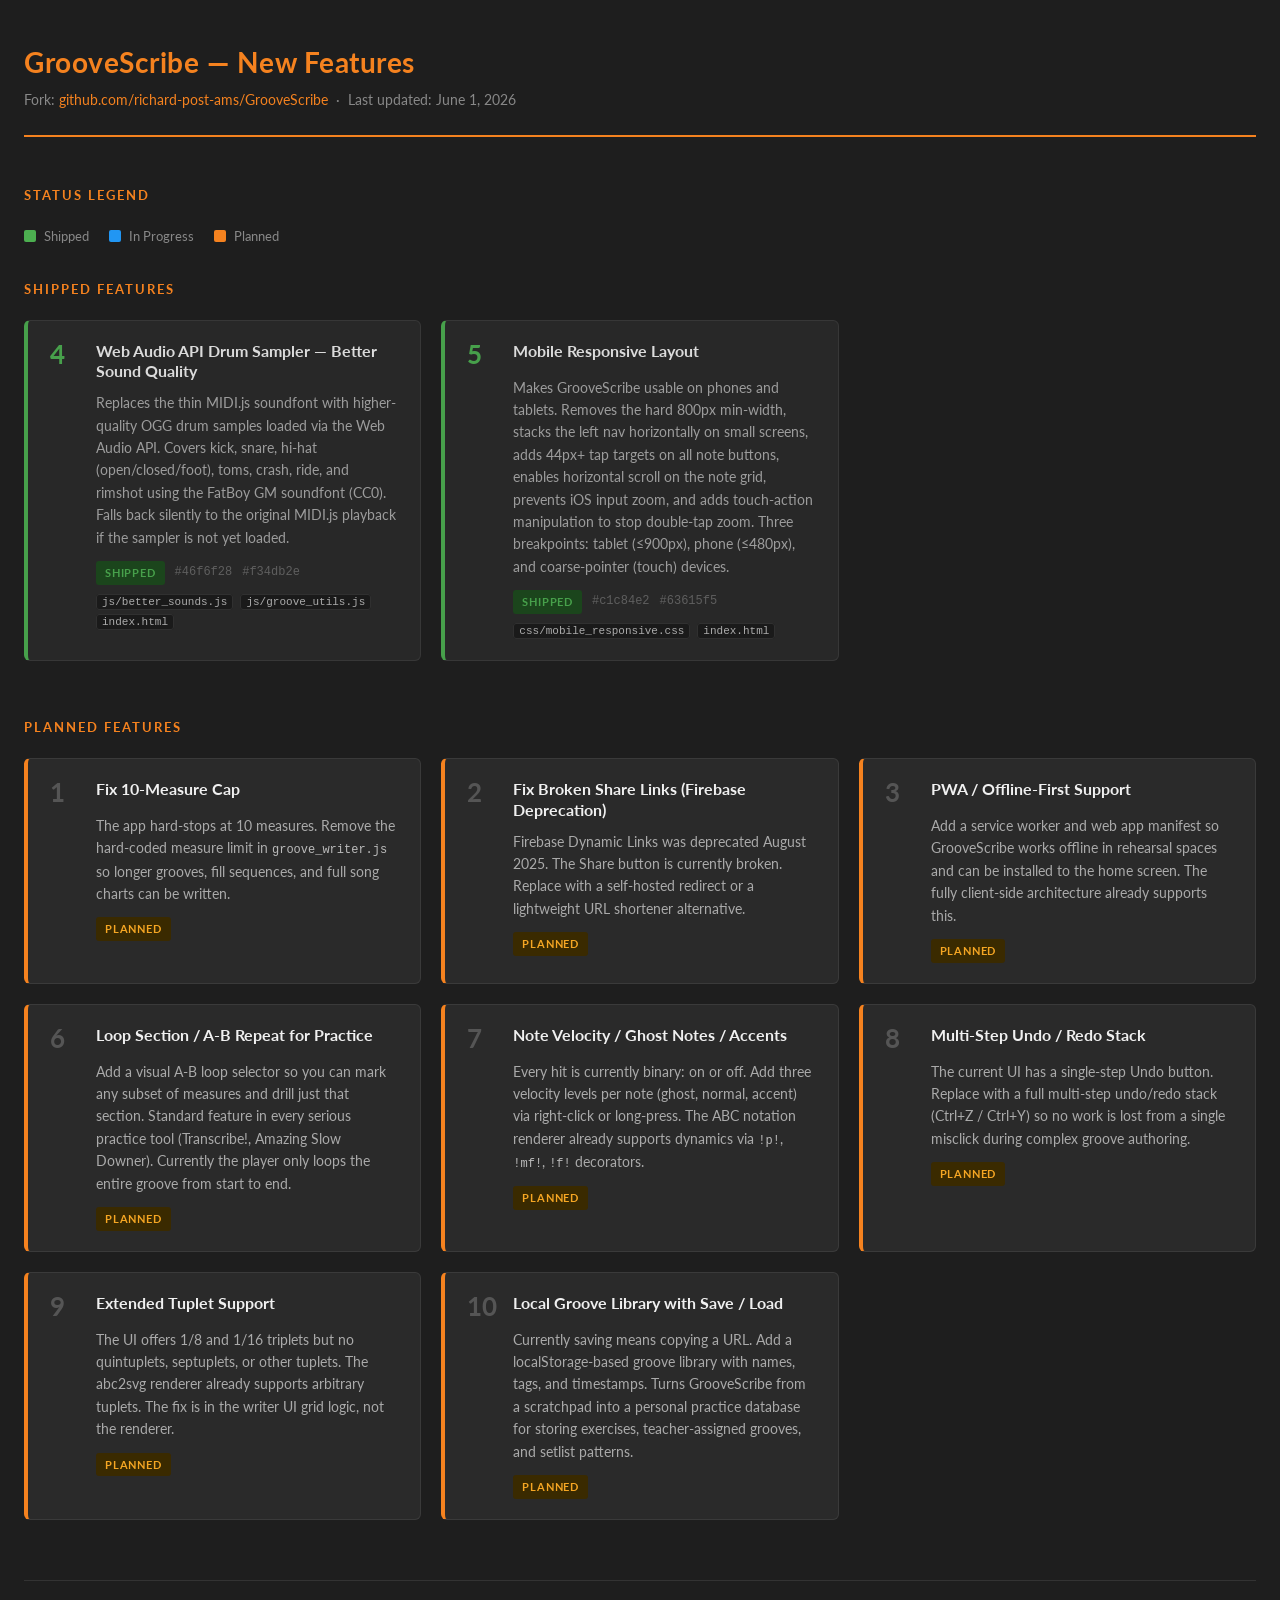
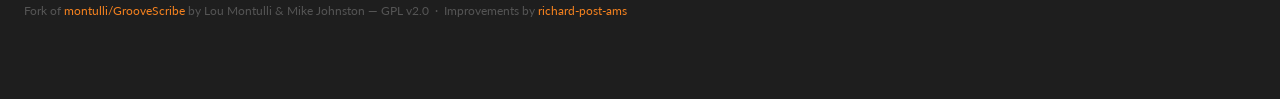
==== NewFeatures.html @ a0107d9d "docs: add NewFeatures.html — feature tracker for all improvements Lists all 10 planned improvements " ====
<!DOCTYPE html>
<html lang="en">
<head>
  <meta charset="UTF-8">
  <meta name="viewport" content="width=device-width, initial-scale=1.0">
  <title>GrooveScribe — New Features</title>
  <link href="https://fonts.googleapis.com/css?family=Lato:400,700,300" rel="stylesheet">
  <style>
    *, *::before, *::after { box-sizing: border-box; margin: 0; padding: 0; }

    body {
      font-family: 'Lato', Calibri, sans-serif;
      background: #1e1e1e;
      color: #e0e0e0;
      padding: 40px 24px 80px;
      line-height: 1.6;
    }

    header {
      display: flex;
      align-items: center;
      gap: 20px;
      margin-bottom: 48px;
      border-bottom: 2px solid #f5821f;
      padding-bottom: 24px;
    }

    header img {
      height: 52px;
    }

    header h1 {
      font-size: 28px;
      font-weight: 700;
      color: #f5821f;
      letter-spacing: 0.5px;
    }

    header p {
      font-size: 14px;
      color: #888;
      margin-top: 4px;
    }

    .section-title {
      font-size: 13px;
      font-weight: 700;
      letter-spacing: 2px;
      text-transform: uppercase;
      color: #f5821f;
      margin-bottom: 20px;
    }

    .features-grid {
      display: grid;
      grid-template-columns: repeat(auto-fill, minmax(340px, 1fr));
      gap: 20px;
      margin-bottom: 56px;
    }

    .feature-card {
      background: #2a2a2a;
      border: 1px solid #3a3a3a;
      border-left: 4px solid #f5821f;
      border-radius: 6px;
      padding: 20px 22px;
      transition: border-color 0.2s, background 0.2s;
    }

    .feature-card:hover {
      background: #303030;
      border-left-color: #ffaa44;
    }

    .feature-card.done {
      border-left-color: #4caf50;
      opacity: 0.9;
    }

    .feature-card.done:hover {
      border-left-color: #66bb6a;
    }

    .feature-card.in-progress {
      border-left-color: #2196f3;
    }

    .feature-header {
      display: flex;
      align-items: flex-start;
      gap: 14px;
      margin-bottom: 10px;
    }

    .feature-number {
      font-size: 26px;
      font-weight: 700;
      color: #555;
      line-height: 1;
      min-width: 32px;
    }

    .feature-card.done .feature-number { color: #4caf50; }
    .feature-card.in-progress .feature-number { color: #2196f3; }

    .feature-title {
      font-size: 16px;
      font-weight: 700;
      color: #f0f0f0;
      line-height: 1.3;
    }

    .feature-desc {
      font-size: 14px;
      color: #aaa;
      margin-left: 46px;
      margin-bottom: 12px;
    }

    .feature-meta {
      display: flex;
      align-items: center;
      gap: 10px;
      margin-left: 46px;
      flex-wrap: wrap;
    }

    .badge {
      display: inline-block;
      font-size: 11px;
      font-weight: 700;
      letter-spacing: 0.8px;
      text-transform: uppercase;
      padding: 3px 9px;
      border-radius: 3px;
    }

    .badge-done    { background: #1b4a1c; color: #4caf50; }
    .badge-wip     { background: #0d2e4a; color: #2196f3; }
    .badge-planned { background: #3a2a00; color: #f5a623; }

    .commit-link {
      font-size: 12px;
      color: #666;
      text-decoration: none;
      font-family: monospace;
    }

    .commit-link:hover { color: #f5821f; text-decoration: underline; }

    .files-changed {
      font-size: 12px;
      color: #666;
      margin-left: 46px;
      margin-top: 6px;
    }

    .files-changed code {
      background: #1a1a1a;
      border: 1px solid #333;
      border-radius: 3px;
      padding: 1px 5px;
      font-size: 11px;
      color: #bbb;
      margin-right: 4px;
    }

    .legend {
      display: flex;
      gap: 20px;
      margin-bottom: 32px;
      flex-wrap: wrap;
    }

    .legend-item {
      display: flex;
      align-items: center;
      gap: 8px;
      font-size: 13px;
      color: #888;
    }

    .legend-dot {
      width: 12px;
      height: 12px;
      border-radius: 2px;
    }

    .legend-dot.done     { background: #4caf50; }
    .legend-dot.wip      { background: #2196f3; }
    .legend-dot.planned  { background: #f5821f; }

    footer {
      margin-top: 60px;
      padding-top: 20px;
      border-top: 1px solid #333;
      font-size: 12px;
      color: #555;
    }

    footer a { color: #f5821f; text-decoration: none; }
    footer a:hover { text-decoration: underline; }
  </style>
</head>
<body>

<header>
  <div>
    <h1>GrooveScribe — New Features</h1>
    <p>Fork: <a href="https://github.com/richard-post-ams/GrooveScribe" style="color:#f5821f;text-decoration:none;">github.com/richard-post-ams/GrooveScribe</a> &nbsp;·&nbsp; Last updated: June 1, 2026</p>
  </div>
</header>

<p class="section-title">Status Legend</p>
<div class="legend">
  <div class="legend-item"><div class="legend-dot done"></div> Shipped</div>
  <div class="legend-item"><div class="legend-dot wip"></div> In Progress</div>
  <div class="legend-item"><div class="legend-dot planned"></div> Planned</div>
</div>

<p class="section-title">Shipped Features</p>
<div class="features-grid">

  <div class="feature-card done">
    <div class="feature-header">
      <div class="feature-number">4</div>
      <div class="feature-title">Web Audio API Drum Sampler — Better Sound Quality</div>
    </div>
    <div class="feature-desc">
      Replaces the thin MIDI.js soundfont with higher-quality OGG drum samples loaded via the Web Audio API.
      Covers kick, snare, hi-hat (open/closed/foot), toms, crash, ride, and rimshot using the FatBoy GM soundfont (CC0).
      Falls back silently to the original MIDI.js playback if the sampler is not yet loaded.
    </div>
    <div class="feature-meta">
      <span class="badge badge-done">Shipped</span>
      <a class="commit-link" href="https://github.com/richard-post-ams/GrooveScribe/commit/46f6f28" target="_blank">#46f6f28</a>
      <a class="commit-link" href="https://github.com/richard-post-ams/GrooveScribe/commit/f34db2e" target="_blank">#f34db2e</a>
    </div>
    <div class="files-changed">
      <code>js/better_sounds.js</code>
      <code>js/groove_utils.js</code>
      <code>index.html</code>
    </div>
  </div>

  <div class="feature-card done">
    <div class="feature-number" style="display:none">5</div>
    <div class="feature-header">
      <div class="feature-number">5</div>
      <div class="feature-title">Mobile Responsive Layout</div>
    </div>
    <div class="feature-desc">
      Makes GrooveScribe usable on phones and tablets.
      Removes the hard 800px min-width, stacks the left nav horizontally on small screens,
      adds 44px+ tap targets on all note buttons, enables horizontal scroll on the note grid,
      prevents iOS input zoom, and adds touch-action manipulation to stop double-tap zoom.
      Three breakpoints: tablet (&le;900px), phone (&le;480px), and coarse-pointer (touch) devices.
    </div>
    <div class="feature-meta">
      <span class="badge badge-done">Shipped</span>
      <a class="commit-link" href="https://github.com/richard-post-ams/GrooveScribe/commit/c1c84e2" target="_blank">#c1c84e2</a>
      <a class="commit-link" href="https://github.com/richard-post-ams/GrooveScribe/commit/63615f5" target="_blank">#63615f5</a>
    </div>
    <div class="files-changed">
      <code>css/mobile_responsive.css</code>
      <code>index.html</code>
    </div>
  </div>

</div>

<p class="section-title">Planned Features</p>
<div class="features-grid">

  <div class="feature-card">
    <div class="feature-header">
      <div class="feature-number">1</div>
      <div class="feature-title">Fix 10-Measure Cap</div>
    </div>
    <div class="feature-desc">
      The app hard-stops at 10 measures. Remove the hard-coded measure limit in
      <code style="color:#bbb;font-size:12px">groove_writer.js</code> so longer grooves,
      fill sequences, and full song charts can be written.
    </div>
    <div class="feature-meta"><span class="badge badge-planned">Planned</span></div>
  </div>

  <div class="feature-card">
    <div class="feature-header">
      <div class="feature-number">2</div>
      <div class="feature-title">Fix Broken Share Links (Firebase Deprecation)</div>
    </div>
    <div class="feature-desc">
      Firebase Dynamic Links was deprecated August 2025. The Share button is currently broken.
      Replace with a self-hosted redirect or a lightweight URL shortener alternative.
    </div>
    <div class="feature-meta"><span class="badge badge-planned">Planned</span></div>
  </div>

  <div class="feature-card">
    <div class="feature-header">
      <div class="feature-number">3</div>
      <div class="feature-title">PWA / Offline-First Support</div>
    </div>
    <div class="feature-desc">
      Add a service worker and web app manifest so GrooveScribe works offline in rehearsal spaces
      and can be installed to the home screen. The fully client-side architecture already supports this.
    </div>
    <div class="feature-meta"><span class="badge badge-planned">Planned</span></div>
  </div>

  <div class="feature-card">
    <div class="feature-header">
      <div class="feature-number">6</div>
      <div class="feature-title">Loop Section / A-B Repeat for Practice</div>
    </div>
    <div class="feature-desc">
      Add a visual A-B loop selector so you can mark any subset of measures and drill just that section.
      Standard feature in every serious practice tool (Transcribe!, Amazing Slow Downer).
      Currently the player only loops the entire groove from start to end.
    </div>
    <div class="feature-meta"><span class="badge badge-planned">Planned</span></div>
  </div>

  <div class="feature-card">
    <div class="feature-header">
      <div class="feature-number">7</div>
      <div class="feature-title">Note Velocity / Ghost Notes / Accents</div>
    </div>
    <div class="feature-desc">
      Every hit is currently binary: on or off. Add three velocity levels per note
      (ghost, normal, accent) via right-click or long-press. The ABC notation renderer
      already supports dynamics via <code style="color:#bbb;font-size:12px">!p!</code>,
      <code style="color:#bbb;font-size:12px">!mf!</code>,
      <code style="color:#bbb;font-size:12px">!f!</code> decorators.
    </div>
    <div class="feature-meta"><span class="badge badge-planned">Planned</span></div>
  </div>

  <div class="feature-card">
    <div class="feature-header">
      <div class="feature-number">8</div>
      <div class="feature-title">Multi-Step Undo / Redo Stack</div>
    </div>
    <div class="feature-desc">
      The current UI has a single-step Undo button. Replace with a full multi-step undo/redo stack
      (Ctrl+Z / Ctrl+Y) so no work is lost from a single misclick during complex groove authoring.
    </div>
    <div class="feature-meta"><span class="badge badge-planned">Planned</span></div>
  </div>

  <div class="feature-card">
    <div class="feature-header">
      <div class="feature-number">9</div>
      <div class="feature-title">Extended Tuplet Support</div>
    </div>
    <div class="feature-desc">
      The UI offers 1/8 and 1/16 triplets but no quintuplets, septuplets, or other tuplets.
      The abc2svg renderer already supports arbitrary tuplets. The fix is in the writer UI grid logic,
      not the renderer.
    </div>
    <div class="feature-meta"><span class="badge badge-planned">Planned</span></div>
  </div>

  <div class="feature-card">
    <div class="feature-header">
      <div class="feature-number">10</div>
      <div class="feature-title">Local Groove Library with Save / Load</div>
    </div>
    <div class="feature-desc">
      Currently saving means copying a URL. Add a localStorage-based groove library with
      names, tags, and timestamps. Turns GrooveScribe from a scratchpad into a personal
      practice database for storing exercises, teacher-assigned grooves, and setlist patterns.
    </div>
    <div class="feature-meta"><span class="badge badge-planned">Planned</span></div>
  </div>

</div>

<footer>
  Fork of <a href="https://github.com/montulli/GrooveScribe" target="_blank">montulli/GrooveScribe</a> by Lou Montulli &amp; Mike Johnston — GPL v2.0 &nbsp;·&nbsp;
  Improvements by <a href="https://github.com/richard-post-ams" target="_blank">richard-post-ams</a>
</footer>

</body>
</html>
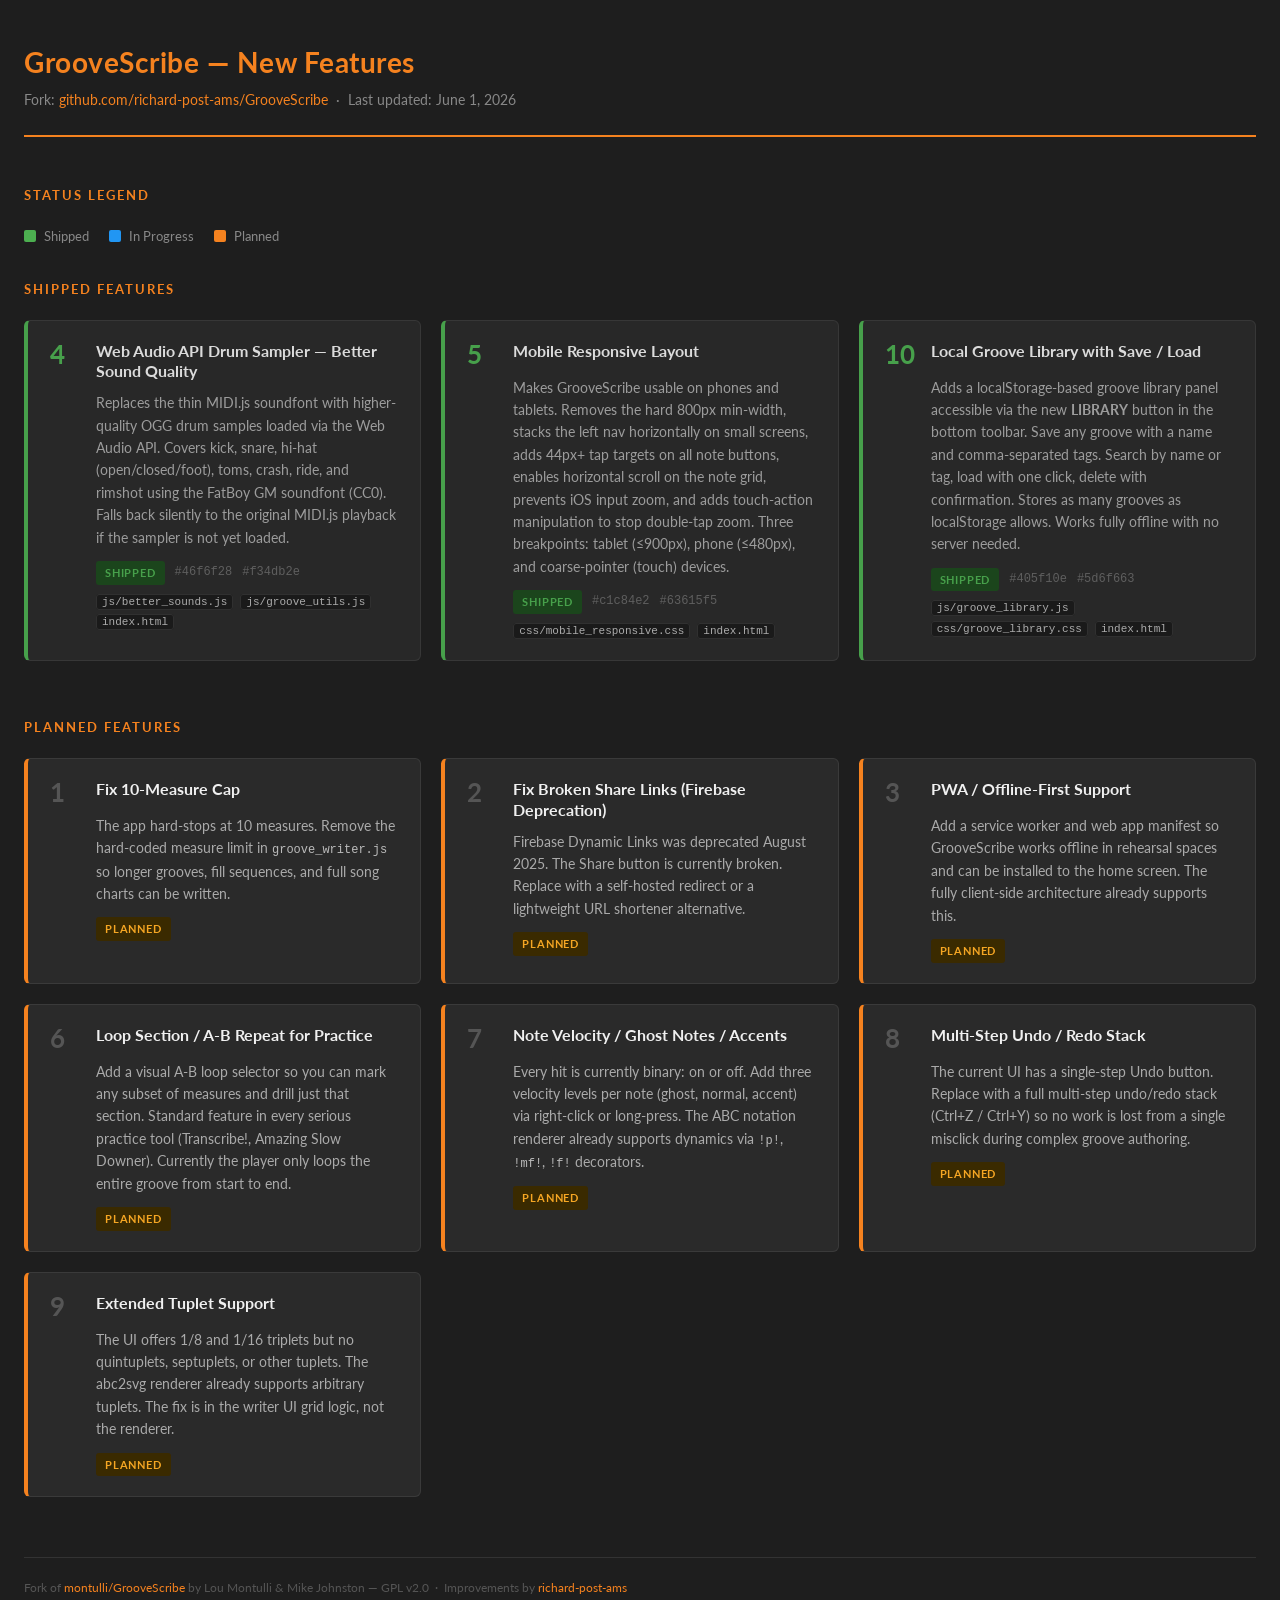
==== commit 3e162977: "docs: mark feature #10 (groove library) as Shipped in NewFeatures.html" ====
--- a/NewFeatures.html
+++ b/NewFeatures.html
@@ -267,6 +267,29 @@
     </div>
   </div>
 
+  <div class="feature-card done">
+    <div class="feature-header">
+      <div class="feature-number">10</div>
+      <div class="feature-title">Local Groove Library with Save / Load</div>
+    </div>
+    <div class="feature-desc">
+      Adds a localStorage-based groove library panel accessible via the new <b>LIBRARY</b> button
+      in the bottom toolbar. Save any groove with a name and comma-separated tags. Search by name
+      or tag, load with one click, delete with confirmation. Stores as many grooves as localStorage
+      allows. Works fully offline with no server needed.
+    </div>
+    <div class="feature-meta">
+      <span class="badge badge-done">Shipped</span>
+      <a class="commit-link" href="https://github.com/richard-post-ams/GrooveScribe/commit/405f10e" target="_blank">#405f10e</a>
+      <a class="commit-link" href="https://github.com/richard-post-ams/GrooveScribe/commit/5d6f663" target="_blank">#5d6f663</a>
+    </div>
+    <div class="files-changed">
+      <code>js/groove_library.js</code>
+      <code>css/groove_library.css</code>
+      <code>index.html</code>
+    </div>
+  </div>
+
 </div>
 
 <p class="section-title">Planned Features</p>
@@ -362,18 +385,7 @@
     <div class="feature-meta"><span class="badge badge-planned">Planned</span></div>
   </div>
 
-  <div class="feature-card">
-    <div class="feature-header">
-      <div class="feature-number">10</div>
-      <div class="feature-title">Local Groove Library with Save / Load</div>
-    </div>
-    <div class="feature-desc">
-      Currently saving means copying a URL. Add a localStorage-based groove library with
-      names, tags, and timestamps. Turns GrooveScribe from a scratchpad into a personal
-      practice database for storing exercises, teacher-assigned grooves, and setlist patterns.
-    </div>
-    <div class="feature-meta"><span class="badge badge-planned">Planned</span></div>
-  </div>
+
 
 </div>
 
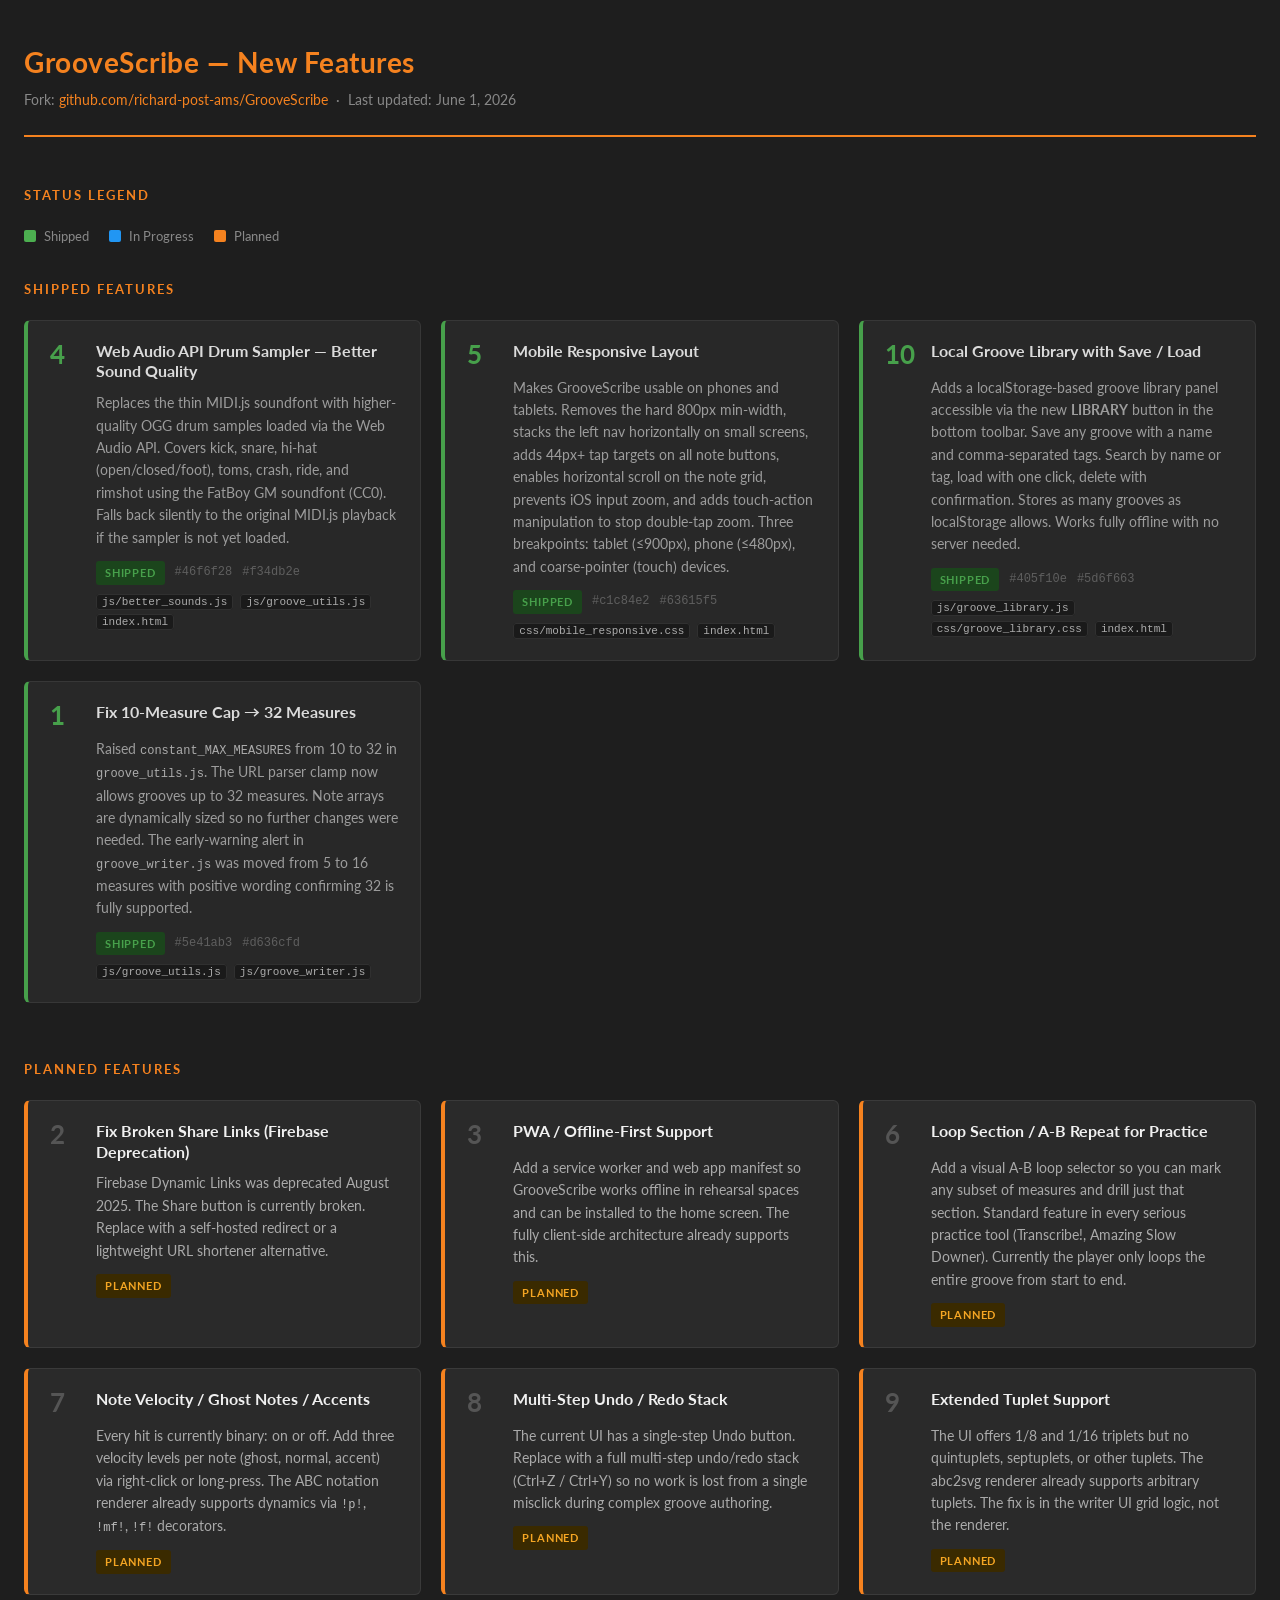
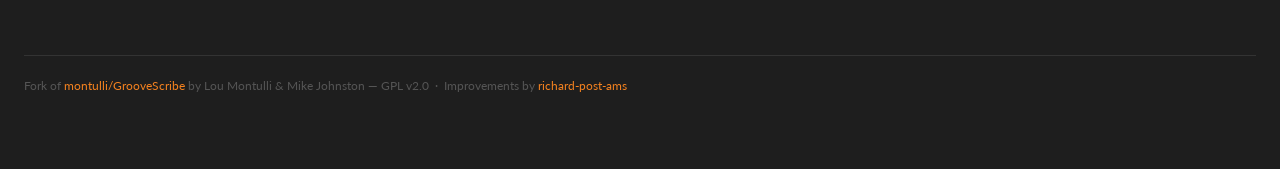
==== commit 95b70788: "docs: mark feature #1 (32-measure cap) as Shipped in NewFeatures.html" ====
--- a/NewFeatures.html
+++ b/NewFeatures.html
@@ -290,23 +290,35 @@
     </div>
   </div>
 
+  <div class="feature-card done">
+    <div class="feature-header">
+      <div class="feature-number">1</div>
+      <div class="feature-title">Fix 10-Measure Cap &rarr; 32 Measures</div>
+    </div>
+    <div class="feature-desc">
+      Raised <code style="color:#bbb;font-size:12px">constant_MAX_MEASURES</code> from 10 to 32
+      in <code style="color:#bbb;font-size:12px">groove_utils.js</code>. The URL parser clamp now
+      allows grooves up to 32 measures. Note arrays are dynamically sized so no further changes were
+      needed. The early-warning alert in <code style="color:#bbb;font-size:12px">groove_writer.js</code>
+      was moved from 5 to 16 measures with positive wording confirming 32 is fully supported.
+    </div>
+    <div class="feature-meta">
+      <span class="badge badge-done">Shipped</span>
+      <a class="commit-link" href="https://github.com/richard-post-ams/GrooveScribe/commit/5e41ab3" target="_blank">#5e41ab3</a>
+      <a class="commit-link" href="https://github.com/richard-post-ams/GrooveScribe/commit/d636cfd" target="_blank">#d636cfd</a>
+    </div>
+    <div class="files-changed">
+      <code>js/groove_utils.js</code>
+      <code>js/groove_writer.js</code>
+    </div>
+  </div>
+
 </div>
 
 <p class="section-title">Planned Features</p>
 <div class="features-grid">
 
-  <div class="feature-card">
-    <div class="feature-header">
-      <div class="feature-number">1</div>
-      <div class="feature-title">Fix 10-Measure Cap</div>
-    </div>
-    <div class="feature-desc">
-      The app hard-stops at 10 measures. Remove the hard-coded measure limit in
-      <code style="color:#bbb;font-size:12px">groove_writer.js</code> so longer grooves,
-      fill sequences, and full song charts can be written.
-    </div>
-    <div class="feature-meta"><span class="badge badge-planned">Planned</span></div>
-  </div>
+
 
   <div class="feature-card">
     <div class="feature-header">
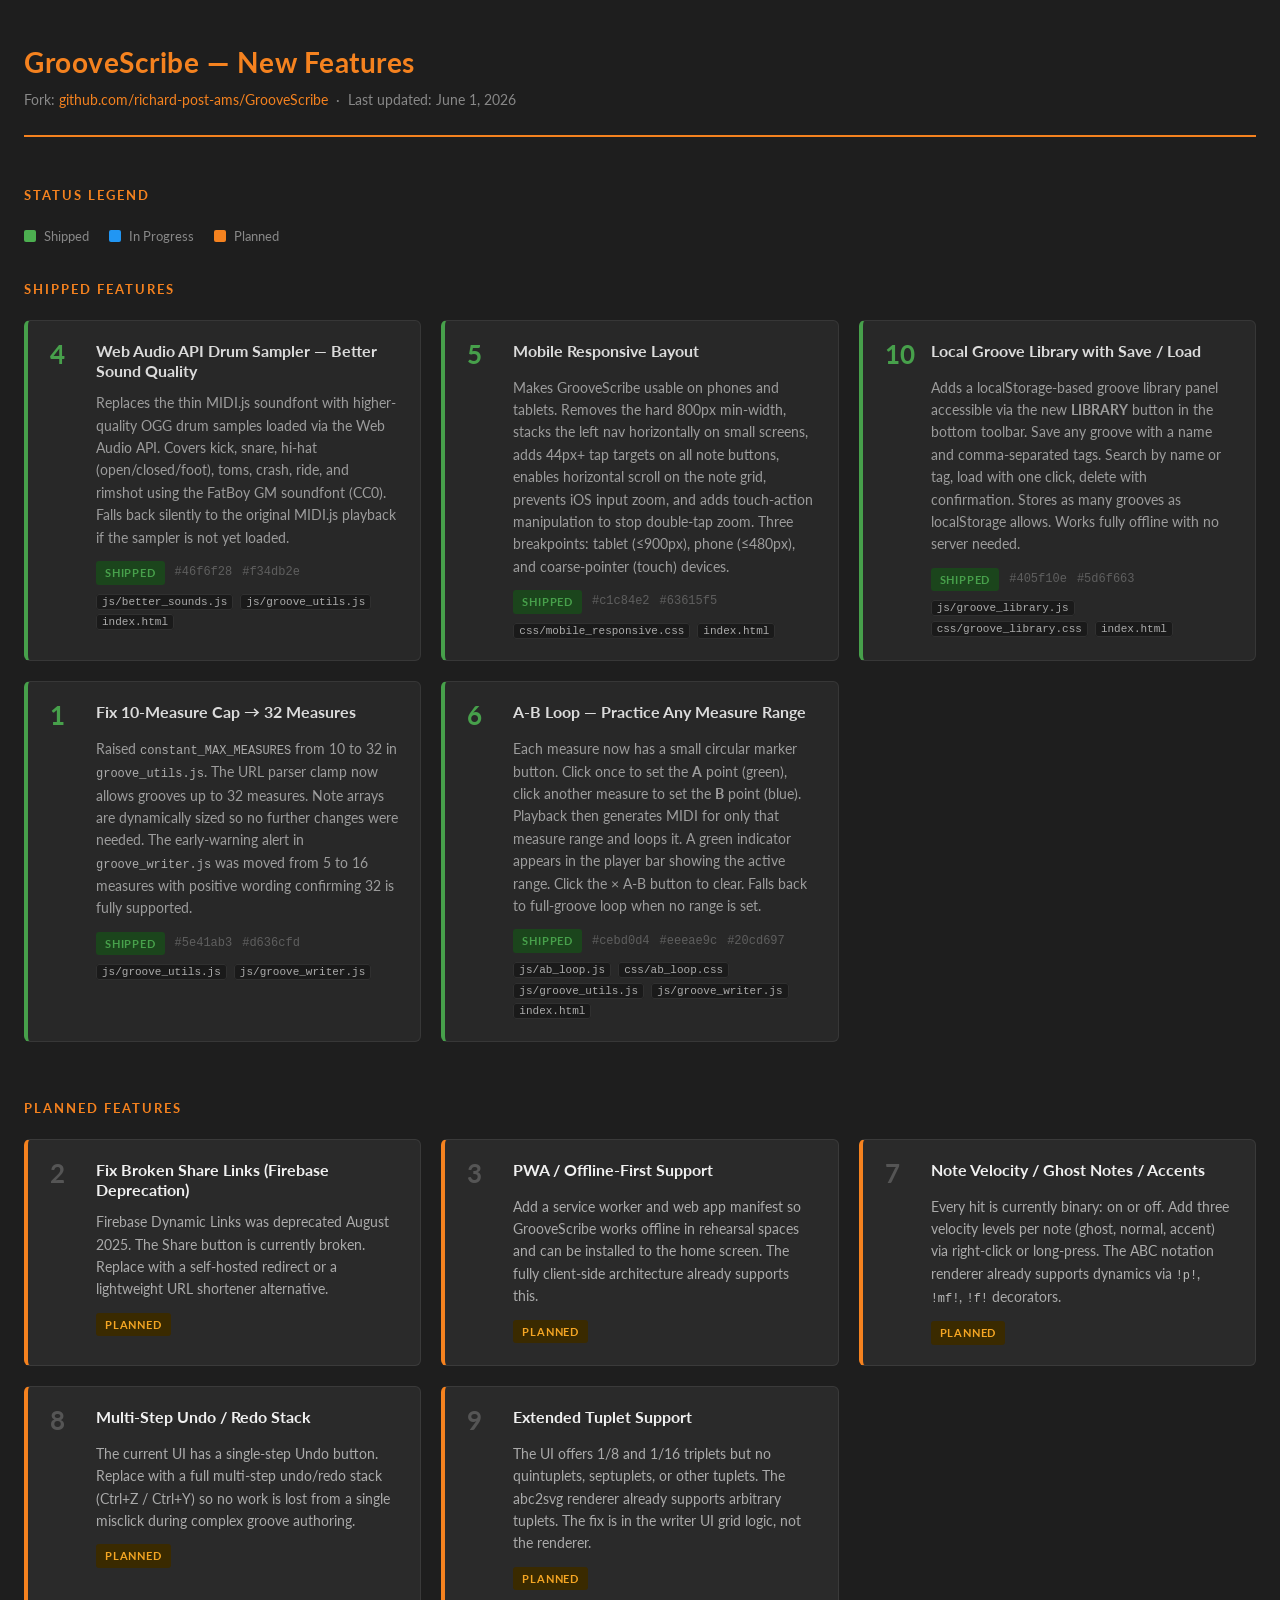
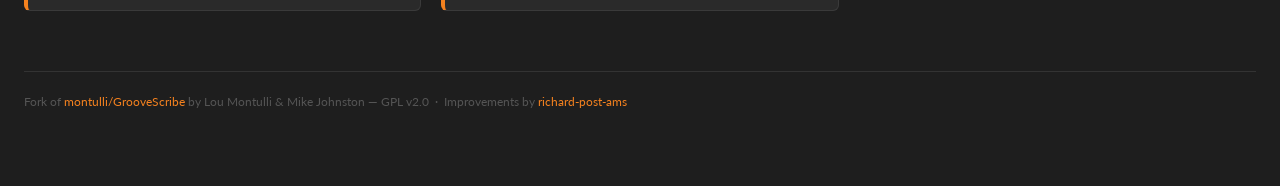
==== commit 2edf6883: "docs: mark feature #6 (A-B loop) as Shipped in NewFeatures.html" ====
--- a/NewFeatures.html
+++ b/NewFeatures.html
@@ -313,6 +313,32 @@
     </div>
   </div>
 
+  <div class="feature-card done">
+    <div class="feature-header">
+      <div class="feature-number">6</div>
+      <div class="feature-title">A-B Loop — Practice Any Measure Range</div>
+    </div>
+    <div class="feature-desc">
+      Each measure now has a small circular marker button. Click once to set the <b>A</b> point (green),
+      click another measure to set the <b>B</b> point (blue). Playback then generates MIDI for only
+      that measure range and loops it. A green indicator appears in the player bar showing the active range.
+      Click the &times;&nbsp;A-B button to clear. Falls back to full-groove loop when no range is set.
+    </div>
+    <div class="feature-meta">
+      <span class="badge badge-done">Shipped</span>
+      <a class="commit-link" href="https://github.com/richard-post-ams/GrooveScribe/commit/cebd0d4" target="_blank">#cebd0d4</a>
+      <a class="commit-link" href="https://github.com/richard-post-ams/GrooveScribe/commit/eeeae9c" target="_blank">#eeeae9c</a>
+      <a class="commit-link" href="https://github.com/richard-post-ams/GrooveScribe/commit/20cd697" target="_blank">#20cd697</a>
+    </div>
+    <div class="files-changed">
+      <code>js/ab_loop.js</code>
+      <code>css/ab_loop.css</code>
+      <code>js/groove_utils.js</code>
+      <code>js/groove_writer.js</code>
+      <code>index.html</code>
+    </div>
+  </div>
+
 </div>
 
 <p class="section-title">Planned Features</p>
@@ -344,18 +370,7 @@
     <div class="feature-meta"><span class="badge badge-planned">Planned</span></div>
   </div>
 
-  <div class="feature-card">
-    <div class="feature-header">
-      <div class="feature-number">6</div>
-      <div class="feature-title">Loop Section / A-B Repeat for Practice</div>
-    </div>
-    <div class="feature-desc">
-      Add a visual A-B loop selector so you can mark any subset of measures and drill just that section.
-      Standard feature in every serious practice tool (Transcribe!, Amazing Slow Downer).
-      Currently the player only loops the entire groove from start to end.
-    </div>
-    <div class="feature-meta"><span class="badge badge-planned">Planned</span></div>
-  </div>
+
 
   <div class="feature-card">
     <div class="feature-header">
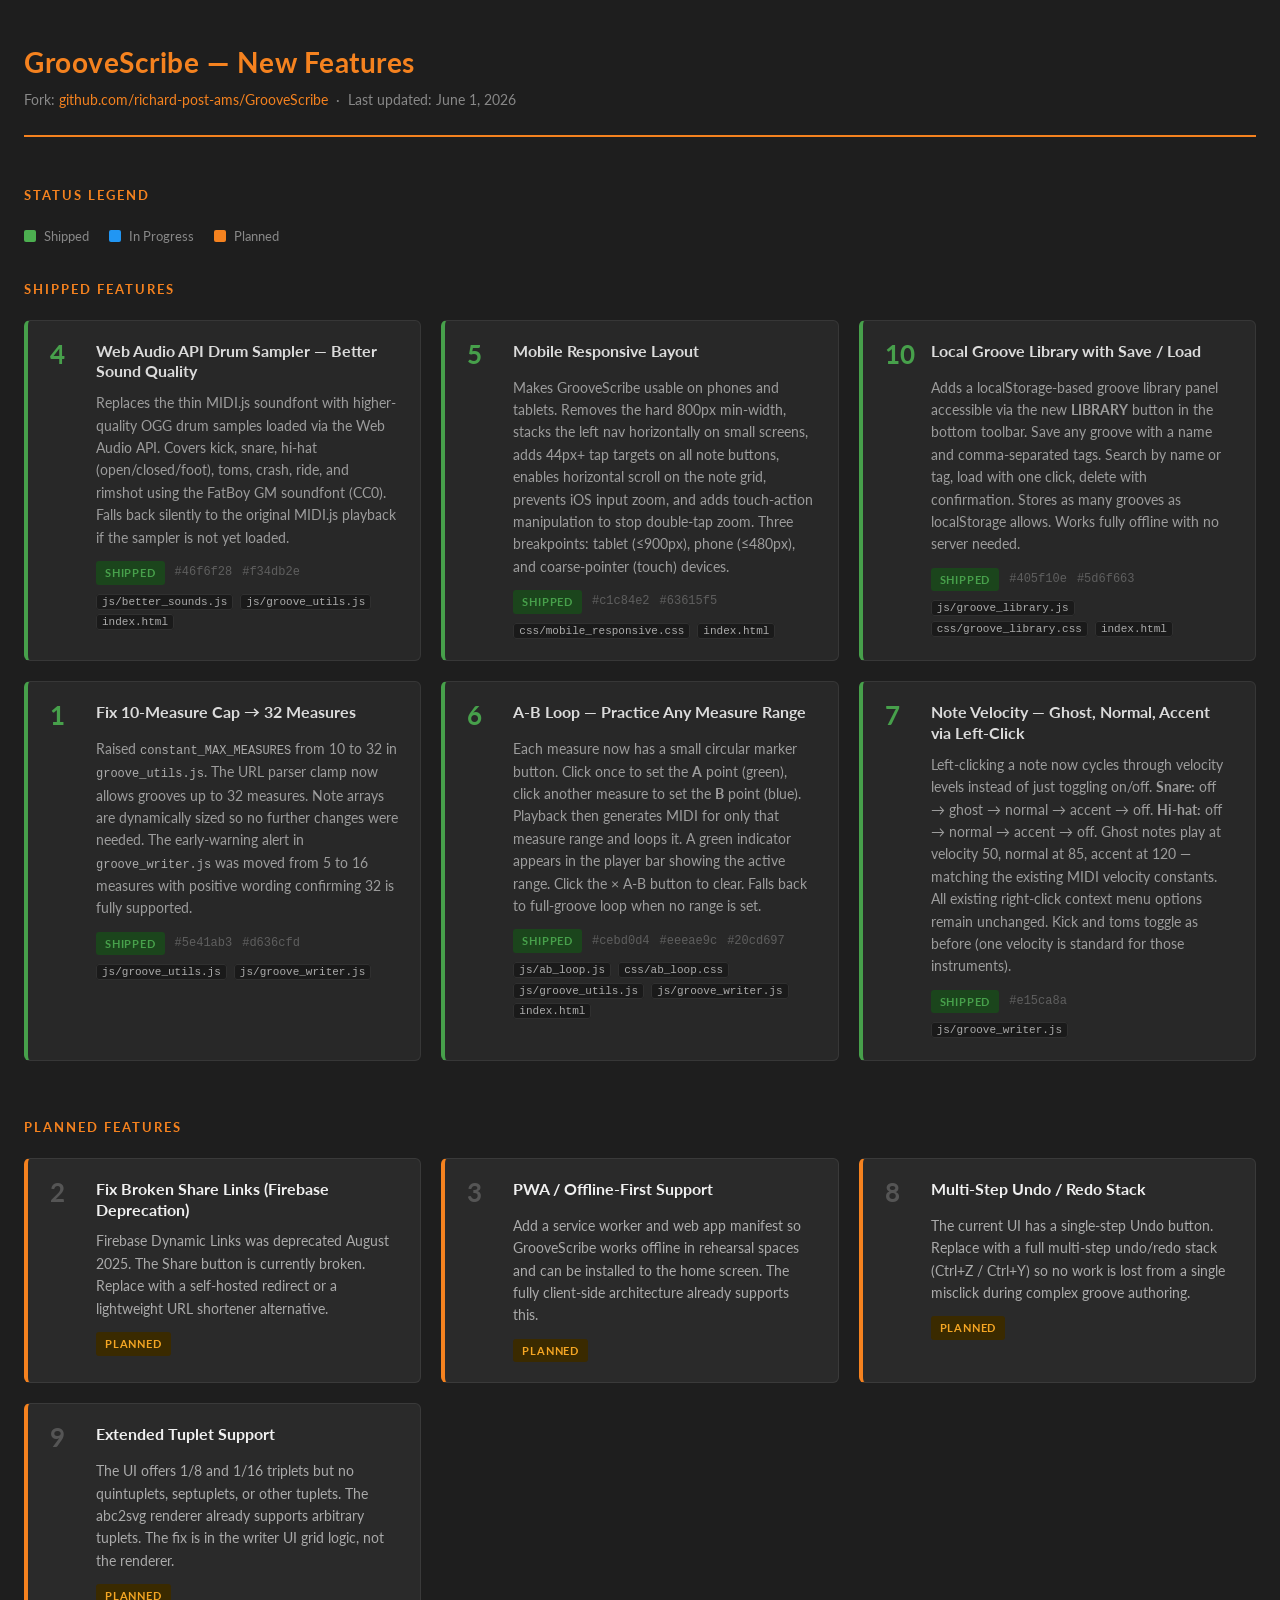
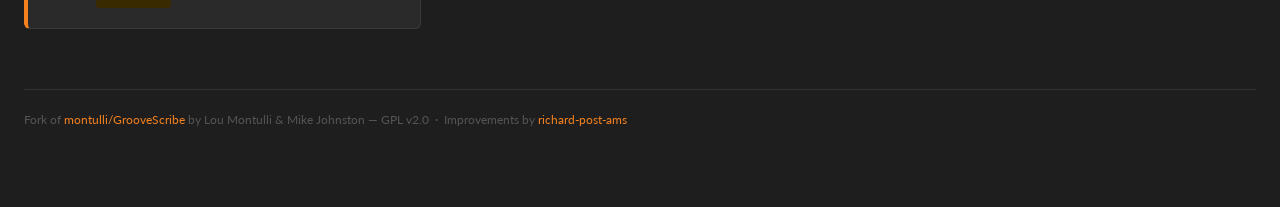
==== commit b172cd7b: "docs: mark feature #7 (velocity cycling) as Shipped in NewFeatures.html" ====
--- a/NewFeatures.html
+++ b/NewFeatures.html
@@ -339,6 +339,28 @@
     </div>
   </div>
 
+  <div class="feature-card done">
+    <div class="feature-header">
+      <div class="feature-number">7</div>
+      <div class="feature-title">Note Velocity — Ghost, Normal, Accent via Left-Click</div>
+    </div>
+    <div class="feature-desc">
+      Left-clicking a note now cycles through velocity levels instead of just toggling on/off.
+      <b>Snare:</b> off &rarr; ghost &rarr; normal &rarr; accent &rarr; off.
+      <b>Hi-hat:</b> off &rarr; normal &rarr; accent &rarr; off.
+      Ghost notes play at velocity 50, normal at 85, accent at 120 — matching the existing
+      MIDI velocity constants. All existing right-click context menu options remain unchanged.
+      Kick and toms toggle as before (one velocity is standard for those instruments).
+    </div>
+    <div class="feature-meta">
+      <span class="badge badge-done">Shipped</span>
+      <a class="commit-link" href="https://github.com/richard-post-ams/GrooveScribe/commit/e15ca8a" target="_blank">#e15ca8a</a>
+    </div>
+    <div class="files-changed">
+      <code>js/groove_writer.js</code>
+    </div>
+  </div>
+
 </div>
 
 <p class="section-title">Planned Features</p>
@@ -372,20 +394,7 @@
 
 
 
-  <div class="feature-card">
-    <div class="feature-header">
-      <div class="feature-number">7</div>
-      <div class="feature-title">Note Velocity / Ghost Notes / Accents</div>
-    </div>
-    <div class="feature-desc">
-      Every hit is currently binary: on or off. Add three velocity levels per note
-      (ghost, normal, accent) via right-click or long-press. The ABC notation renderer
-      already supports dynamics via <code style="color:#bbb;font-size:12px">!p!</code>,
-      <code style="color:#bbb;font-size:12px">!mf!</code>,
-      <code style="color:#bbb;font-size:12px">!f!</code> decorators.
-    </div>
-    <div class="feature-meta"><span class="badge badge-planned">Planned</span></div>
-  </div>
+
 
   <div class="feature-card">
     <div class="feature-header">
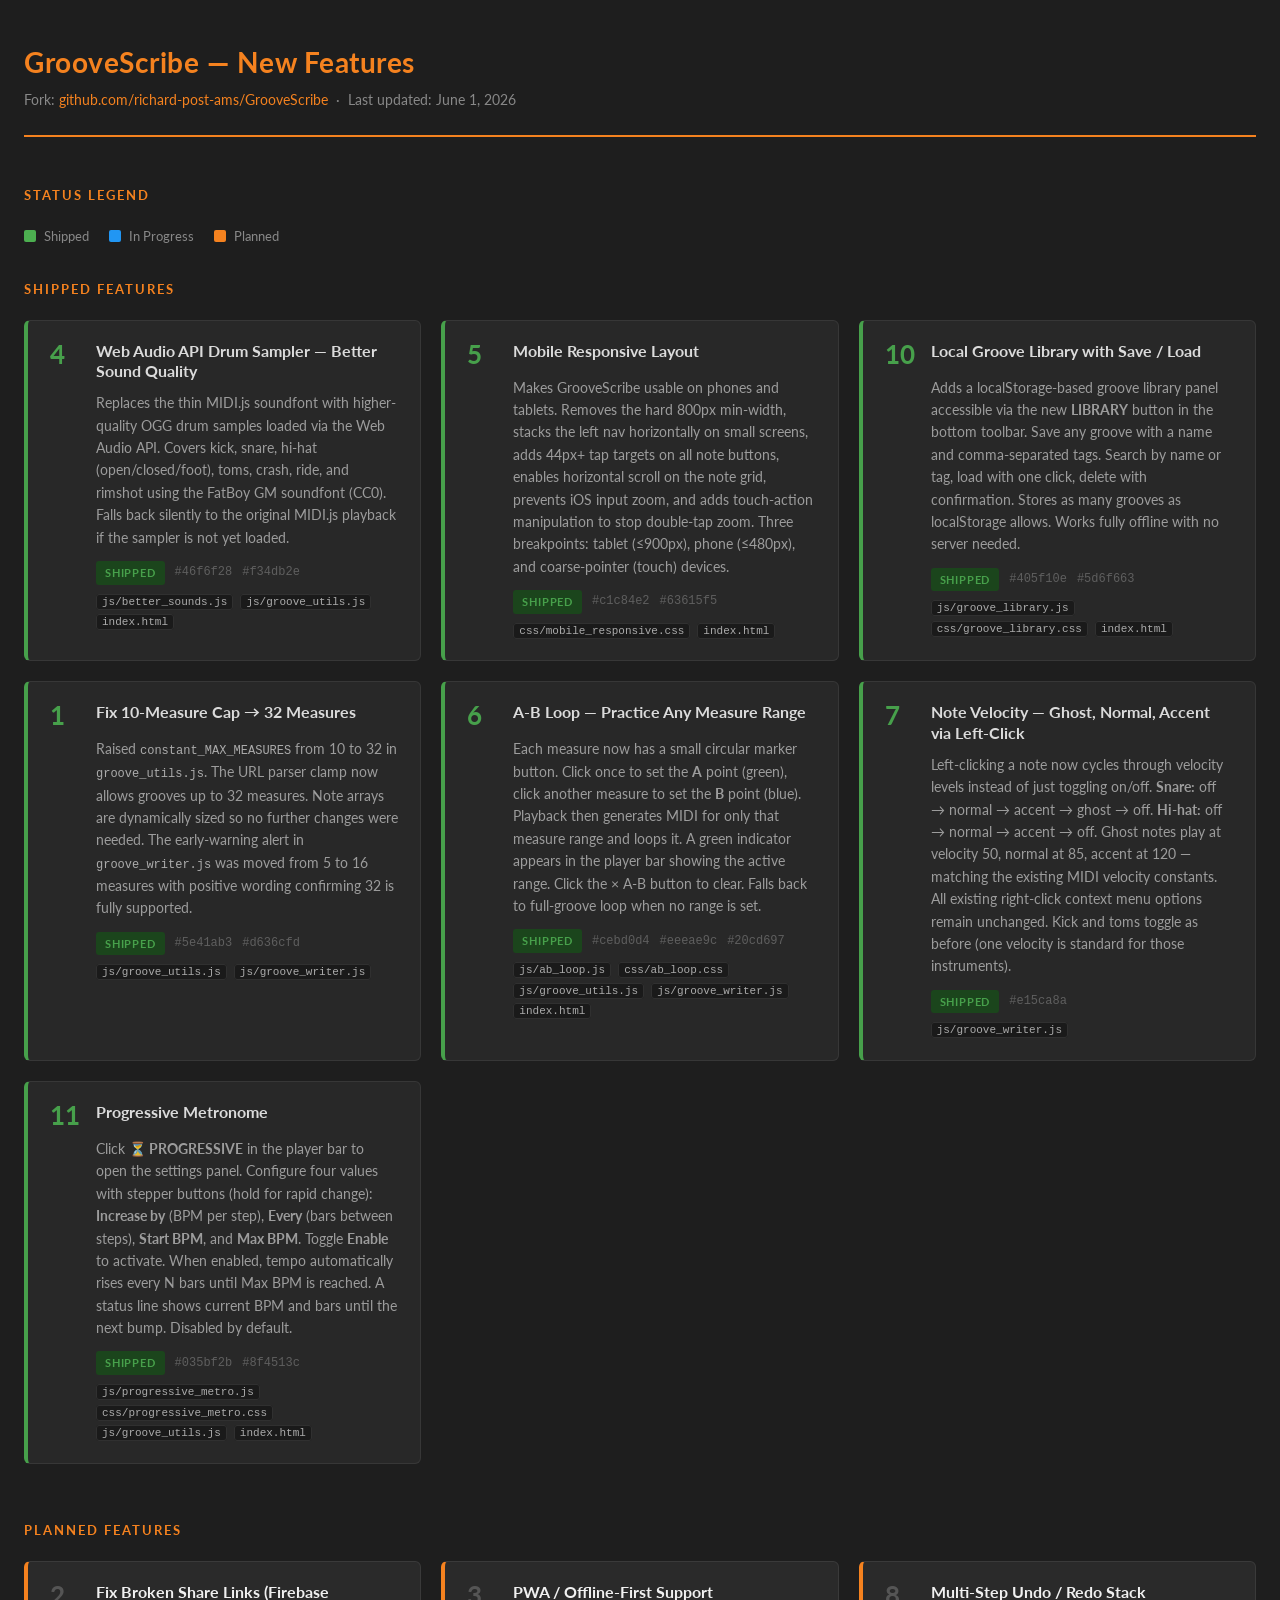
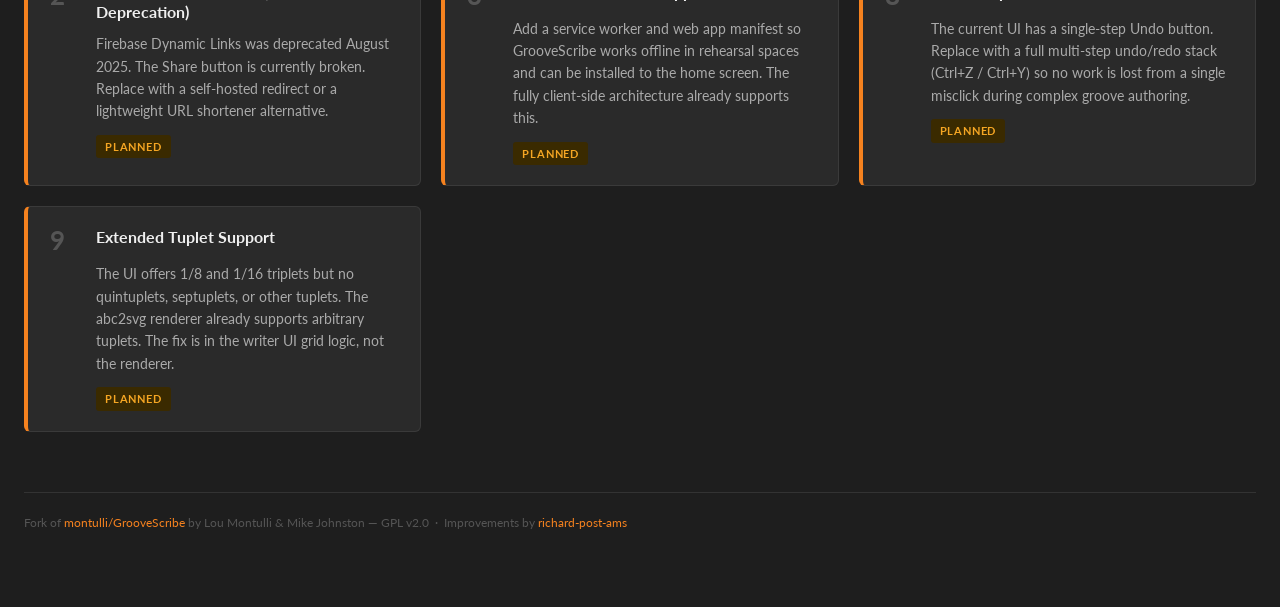
==== commit 825a31fc: "docs: add feature #11 (progressive metronome) and fix #7 cycle order in NewFeatures.html" ====
--- a/NewFeatures.html
+++ b/NewFeatures.html
@@ -346,7 +346,7 @@
     </div>
     <div class="feature-desc">
       Left-clicking a note now cycles through velocity levels instead of just toggling on/off.
-      <b>Snare:</b> off &rarr; ghost &rarr; normal &rarr; accent &rarr; off.
+      <b>Snare:</b> off &rarr; normal &rarr; accent &rarr; ghost &rarr; off.
       <b>Hi-hat:</b> off &rarr; normal &rarr; accent &rarr; off.
       Ghost notes play at velocity 50, normal at 85, accent at 120 — matching the existing
       MIDI velocity constants. All existing right-click context menu options remain unchanged.
@@ -361,6 +361,32 @@
     </div>
   </div>
 
+  <div class="feature-card done">
+    <div class="feature-header">
+      <div class="feature-number">11</div>
+      <div class="feature-title">Progressive Metronome</div>
+    </div>
+    <div class="feature-desc">
+      Click <b>&#x23F3; PROGRESSIVE</b> in the player bar to open the settings panel.
+      Configure four values with stepper buttons (hold for rapid change):
+      <b>Increase by</b> (BPM per step), <b>Every</b> (bars between steps),
+      <b>Start BPM</b>, and <b>Max BPM</b>. Toggle <b>Enable</b> to activate.
+      When enabled, tempo automatically rises every N bars until Max BPM is reached.
+      A status line shows current BPM and bars until the next bump. Disabled by default.
+    </div>
+    <div class="feature-meta">
+      <span class="badge badge-done">Shipped</span>
+      <a class="commit-link" href="https://github.com/richard-post-ams/GrooveScribe/commit/035bf2b" target="_blank">#035bf2b</a>
+      <a class="commit-link" href="https://github.com/richard-post-ams/GrooveScribe/commit/8f4513c" target="_blank">#8f4513c</a>
+    </div>
+    <div class="files-changed">
+      <code>js/progressive_metro.js</code>
+      <code>css/progressive_metro.css</code>
+      <code>js/groove_utils.js</code>
+      <code>index.html</code>
+    </div>
+  </div>
+
 </div>
 
 <p class="section-title">Planned Features</p>
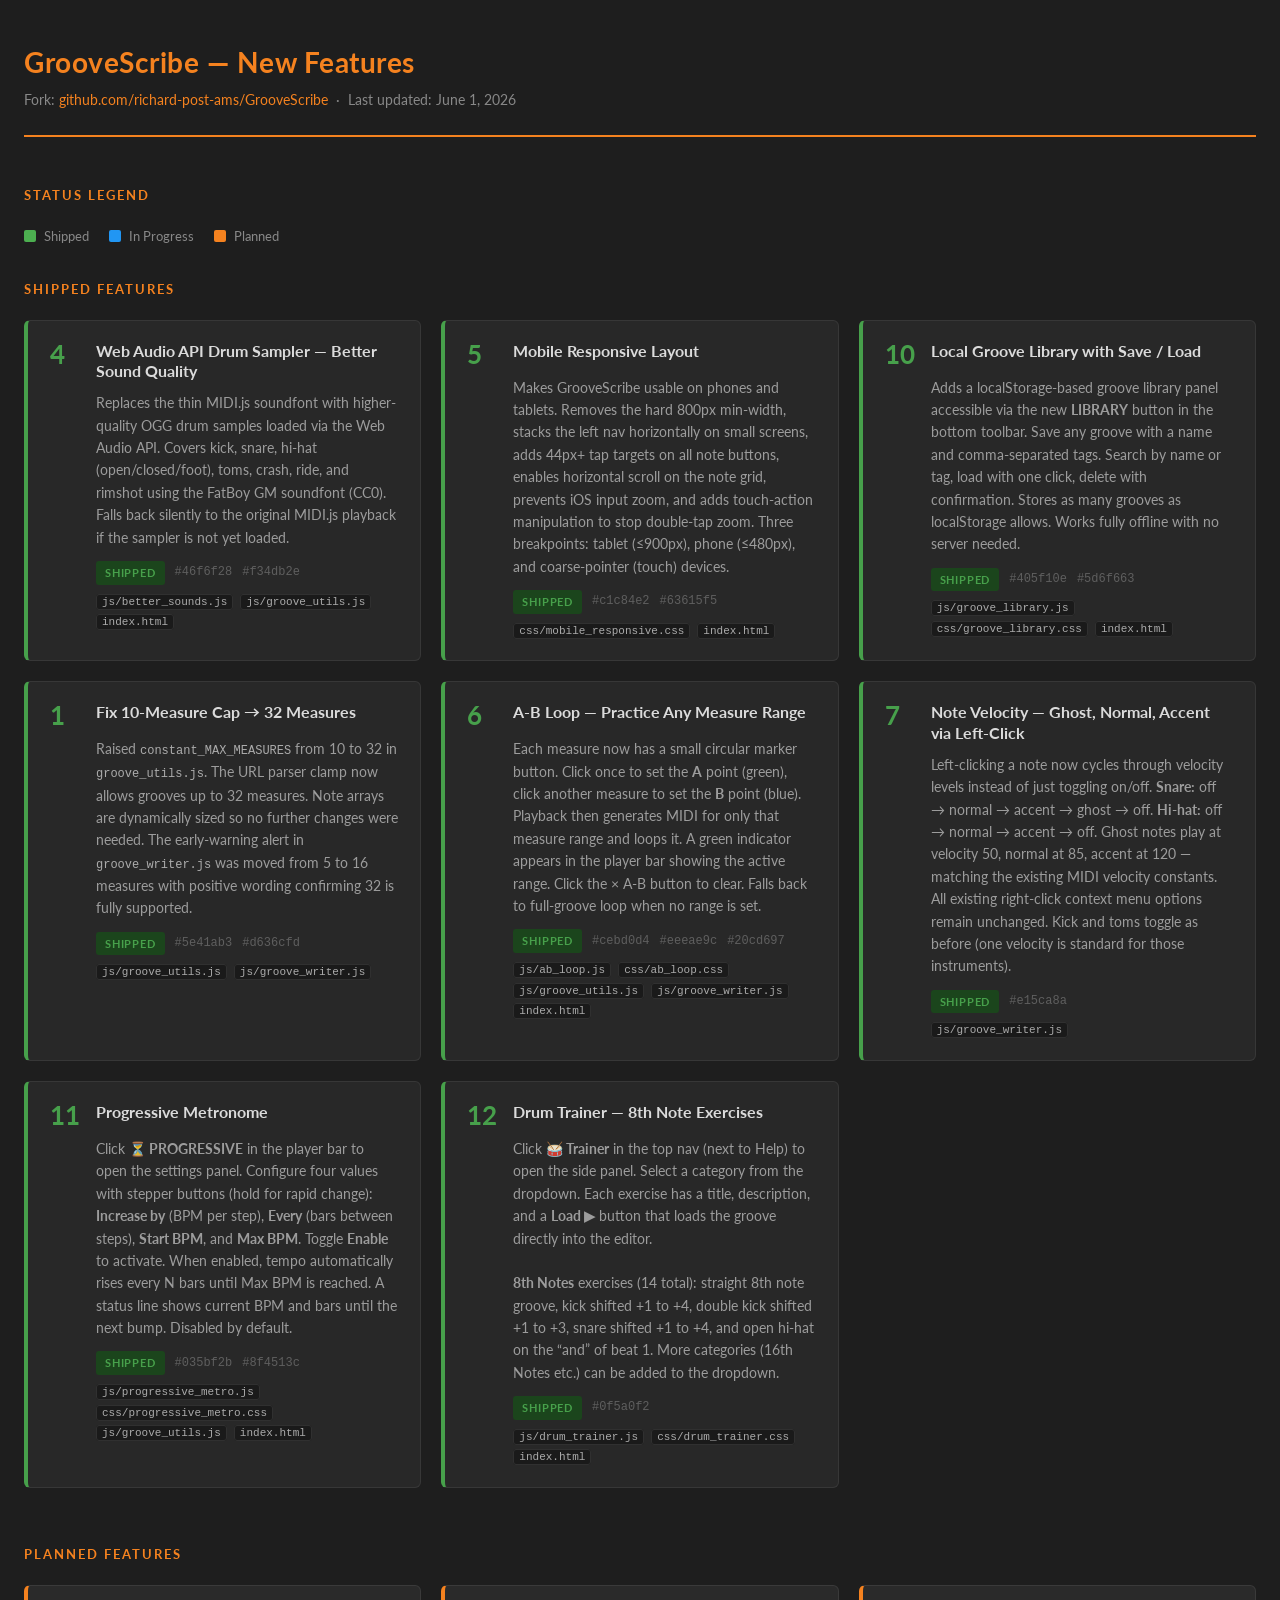
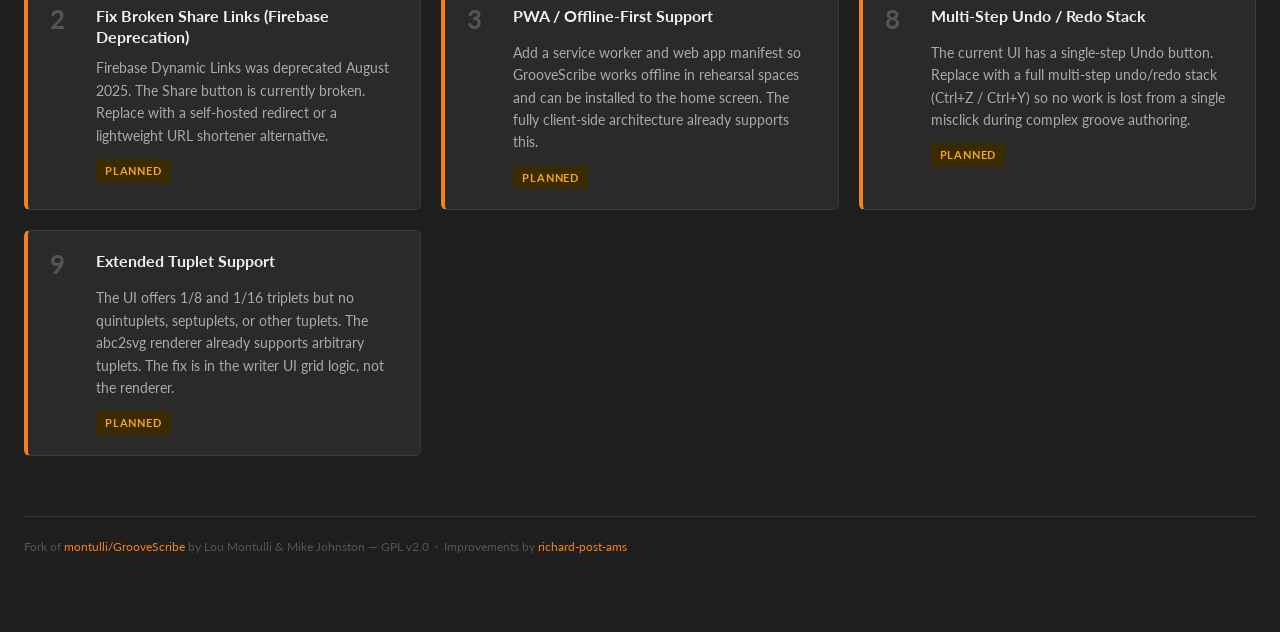
==== commit 5853beba: "docs: add feature #12 (Drum Trainer) to NewFeatures.html" ====
--- a/NewFeatures.html
+++ b/NewFeatures.html
@@ -387,6 +387,33 @@
     </div>
   </div>
 
+  <div class="feature-card done">
+    <div class="feature-header">
+      <div class="feature-number">12</div>
+      <div class="feature-title">Drum Trainer — 8th Note Exercises</div>
+    </div>
+    <div class="feature-desc">
+      Click <b>&#x1F941; Trainer</b> in the top nav (next to Help) to open the side panel.
+      Select a category from the dropdown. Each exercise has a title, description, and
+      a <b>Load &#9654;</b> button that loads the groove directly into the editor.
+      <br><br>
+      <b>8th Notes</b> exercises (14 total):
+      straight 8th note groove, kick shifted +1 to +4,
+      double kick shifted +1 to +3, snare shifted +1 to +4,
+      and open hi-hat on the &ldquo;and&rdquo; of beat 1.
+      More categories (16th Notes etc.) can be added to the dropdown.
+    </div>
+    <div class="feature-meta">
+      <span class="badge badge-done">Shipped</span>
+      <a class="commit-link" href="https://github.com/richard-post-ams/GrooveScribe/commit/0f5a0f2" target="_blank">#0f5a0f2</a>
+    </div>
+    <div class="files-changed">
+      <code>js/drum_trainer.js</code>
+      <code>css/drum_trainer.css</code>
+      <code>index.html</code>
+    </div>
+  </div>
+
 </div>
 
 <p class="section-title">Planned Features</p>
